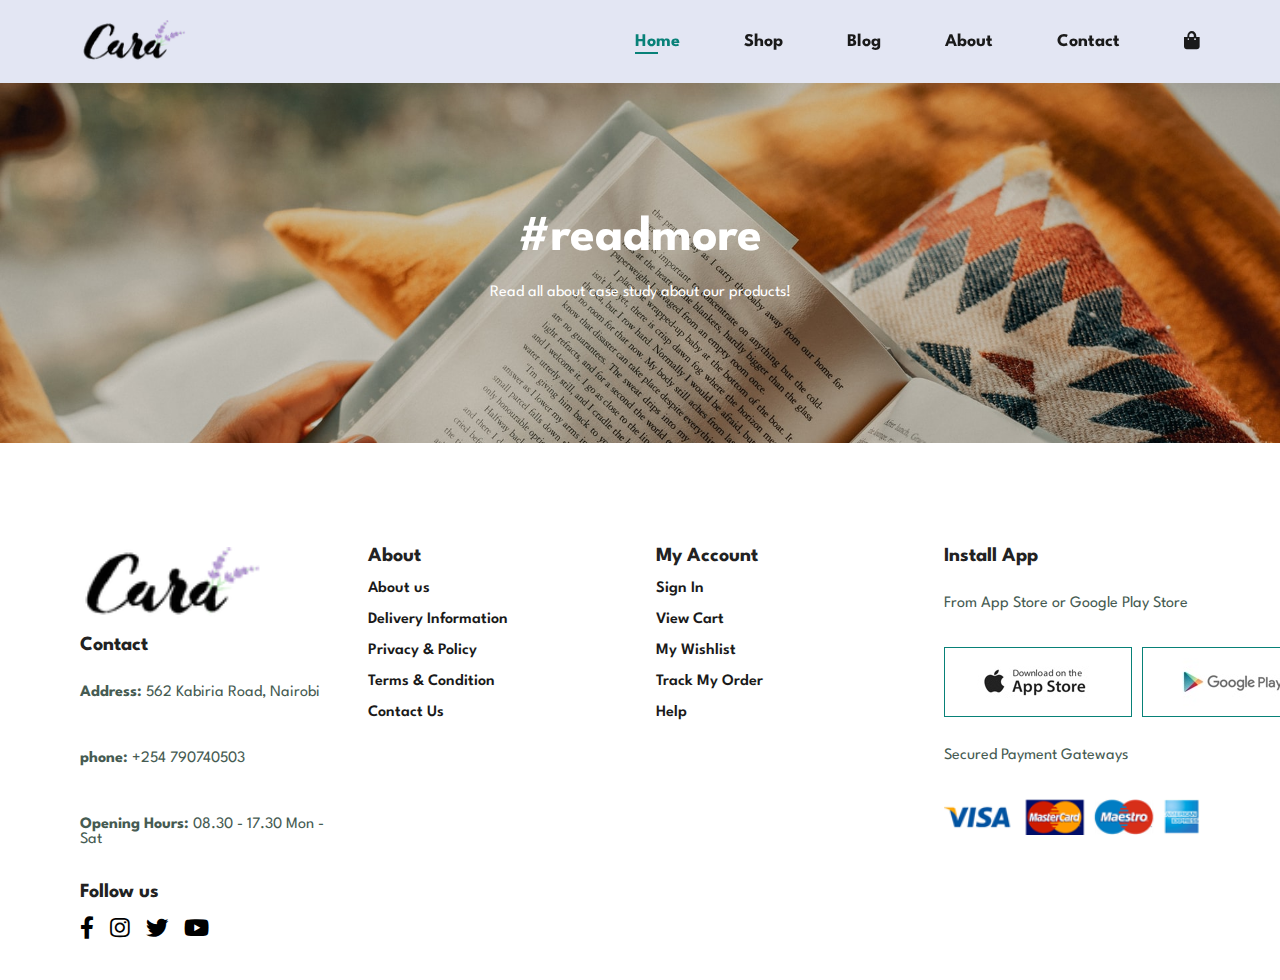
==== blog.html @ b459b770 "Initial commit" ====
<!DOCTYPE html>
<html lang="en">

    <head>
        <meta charset="UTF-8">
        <meta http-equiv="X-UA-Compatible" content="IE=edge">
        <meta name="viewport" content="width=device-width, initial-scale=1.0">
        <title>Ecommerce Project</title>
        <link rel="stylesheet" href="https://pro.fontawesome.com/releases/v5.10.0/css/all.css" />

        <link rel="stylesheet" href="style.css">

    </head>

    <body>

        <!-- navigation bar -->

        <nav class="heading">
                <div class="logo">
                    <a href="index.html"><img src="./img/logo.png" alt="logo"></a>
                </div>
                <ul class="nav-menu">
                    <li><a class="active" href="index.html">Home</a></li>
                    <li><a href="shop.html">Shop</a></li>
                    <li><a href="blog.html">Blog</a></li>
                    <li><a href="about.html">About</a></li>
                    <li><a href="contact.html">Contact</a></li>
                    <li><a href="cart.html" class="cart"><i class="fa fa-shopping-bag"></i></a></li>
                    <div class="close"><i class="fa fa-times"></i></div>
                </ul>

                <div class="mobile">
                    <div class="cart-mobile"><i class="fa fa-shopping-bag"></i></div>
                    <div class="bar"><i class="fa fa-bars"></i></div>
                </div>
            
        </nav>

        <!-- blog banner -->

        <div class="blog-banner">
                <h1>#readmore</h1>
                <p>Read all about case study about our products!</p>
        </div>

        
         <!-- footer -->

         <footer class="section-p1">
            <div class="col">
                <img src="./img/logo.png" alt="logo" class="footer-logo">
                <h4>Contact</h4>
                <p><strong>Address:</strong> 562 Kabiria Road, Nairobi</p>
                <p><strong>phone:</strong> +254 790740503</p>
                <p><strong>Opening Hours:</strong> 08.30 - 17.30 Mon  - Sat</p>

                <div class="follow">
                    <h4>Follow us</h4>
                    <div class="icons">
                        <i class="fab fa-facebook-f"></i>
                        <i class="fab fa-instagram"></i>
                        <i class="fab fa-twitter"></i>
                        <i class="fab fa-youtube"></i>
                    </div>
                </div>
            </div>

            <div class="col">
                <h4>About</h4>
                <a href="index.html">About us</a>
                <a href="#">Delivery Information</a>
                <a href="#">Privacy & Policy</a>
                <a href="#">Terms & Condition</a>
                <a href="contact.html">Contact Us</a>
            </div>

            <div class="col">
                <h4>My Account</h4>
                <a href="#">Sign In</a>
                <a href="#">View Cart</a>
                <a href="#">My Wishlist</a>
                <a href="#">Track My Order</a>
                <a href="contact.html">Help</a>
            </div>

            <div class="col install">
                <h4>Install App</h4>
                <p>From App Store or Google Play Store</p>
                <div class="row">
                    <img src="./img/pay/app.jpg" alt="app">
                    <img src="./img/pay/play.jpg" alt="play app">
                </div>

                <p>Secured Payment Gateways</p>
                <img src="./img/pay/pay.png" alt="pay app">

            </div>

            
         </footer>


        <script src="script.js"></script>
    </body>

</html>
---- style.css ----
@import url("https://fonts.googleapis.com/css2?family=Spartan:wght@100;200;300;400;500;600;700;800;900&display=swap");
* {
  margin: 0;
  padding: 0;
  box-sizing: border-box;
  font-family: "Spartan", sans-serif;
  border: none;
  outline: none;
  list-style: none;
  text-decoration: none;
}

html {
  scroll-behavior: smooth;
}

/* Global Styles */

h1 {
  font-size: 50px;
  line-height: 64px;
  color: #222;
}

h2 {
  font-size: 46px;
  line-height: 54px;
  color: #222;
}

h4 {
  font-size: 20px;
  color: #222;
}

h6 {
  font-weight: 700;
  font-size: 12px;
}

img{
  display: block;
  width: 100%;
  object-fit: cover;
}

p {
  font-size: 16px;
  color: #465b52;
  margin: 15px 0 20px 0;
}

.section-p1 {
  padding: 40px 80px;
}

.section-m1 {
  margin: 40px 0;
}

body {
  width: 100%;
}

.btn.normal{
  font-size: 14px;
  font-weight: 600;
  padding: 15px 30px;
  color: #000;
  background: #fff;
  border-radius: 4px;
  cursor: pointer;
  border: none;
  outline: none;
  transition: all .4s ease;
}

.btn.white{
  font-size: 13px;
  font-weight: 600;
  padding: 11px 18px;
  color: #fff;
  background: transparent;
  border-radius: 4px;
  cursor: pointer;
  border: 1px solid #fff;
  outline: none;
  transition: all .4s ease;
}

.btn.white:hover{
  background: #088178;
  border: 1px solid #088178;
}

.btn.normal:hover{
  background-color: #088178;
  color: #fff;
}


/* navigation bar */

.heading{
  display: flex;
  align-items: center;
  justify-content: space-between;
  top: 0;
  position: sticky;
  padding: 20px 80px;
  background: #e3e6f3;
  box-shadow: 0 5px 15px rgba(0, 0, 0, 0.06);
  z-index: 999;
}

.nav-menu{
  display: flex;
  align-items: center;
  gap: 4rem;

}

.nav-menu li a{
  position: relative;
}

.nav-menu li a{
  font-weight: 700;
  font-size: 18px;
  color: #1a1a1a;
  transition: all .4s ease;
}

.nav-menu li a.active::after,
.nav-menu li a:hover::after{
  content: "";
  width: 50%;
  height: 2px;
  position: absolute;
  bottom: -4px;
  background: #088178;
  left: 0;
}

.nav-menu li a:hover,
.nav-menu li a.active{
  color: #088178;
}

.logo img{
  width: 150px;
}

.mobile{
  display: flex;
  gap: 18px;
  font-size: 24px;
  display: none;
}
.close{
  display: none;
}

/* home */
.homepage{
  background: url(./img/hero4.png);
  width: 100%;
  height: 90vh;
  background-position: top 25%, right 0;
  background-size: cover;
  display: flex;
  flex-direction: column;
  justify-content: center;
  align-items: flex-start;
  padding: 0px 80px;
}

.home-content h4{
  margin-bottom: 1rem;
}

.home-content span h1{
  color: #088178;
}

button{
  background: url(./img/button.png);
  padding: 14px 80px 14px 65px;

}

button .home-btn{
  font-size: 16px;
  font-weight: 700;
  color: #088178;
}

/* hero */

.hero{
  display: grid;
  grid-template-columns: repeat(6, 1fr);
  gap: 2rem;

}

.hero-box{
  width: 180px;
  text-align: center;
  padding: 25px 15px;
  box-shadow: 20px 20px 34px rgba(0, 0, 0, 0.03);
  border: 1px solid #cce7de;
  border-radius: 4px;
  margin: 15px 0;
  transition: all .5s ease;
}
.hero-box:hover{
  box-shadow: 10px 10px 54px rgba(70, 62, 221, 0.5);

}


.hero-box h5{
  margin-top: 20px;
  display: inline-block;
  line-height: 1;
  border-radius: 4px;
  color: #088178;
  padding: 9px 8px 6px 8px;
  background: #fddde4;
}

.hero-box:nth-child(2) h5{
  background: #d1e882;
}

.hero-box:nth-child(3) h5{
  background: #cdebbc;
}

.hero-box:nth-child(4) h5{
  background: #cdd4f8;
}

.hero-box:nth-child(5) h5{
  background: #f6db26;
}

.hero-box:nth-child(2) h5{
  background: #fff2e5;
}

/* features product */

.features h1,
.features p{
  text-align: center;
}

.feature-container{
  display: grid;
  grid-template-columns: repeat(4, 1fr);
  gap: 2rem;
}

.feature{
  padding: 12px 15px;
  border-radius: 10px;
  border: 1px solid #cce7de;
  box-shadow: 20px 20px 30px rgba(0, 0, 0, 0.03);
  cursor: pointer;
  transition: all .4s ease;
  position: relative;
}

.feature-img img{
  border-radius: 10px;
}
.feature:hover{
  box-shadow: 20px 20px 30px rgba(0, 0, 0, 0.09);

}

.feature-content{
  margin-top: 1.5rem;
}

.feature-content h5{
  margin: 6px 0 8px;
}

.coin{
  margin-top: 6px;
}

.star{
  color: #f6db26;
  font-size: 14px;
}

.feature .cart-bag{
  border-radius: 50%;
  color: #088178;
  background: #e8f6e9;
  width: 40px;
  height: 40px;
  font-size: 20px;
  position: absolute;
  right: 12px;
  bottom: 20px;
  display: grid;
  place-items: center;
  transition: all .4s ease;
}

.feature .cart-bag:hover{
  background: rgba(0, 0, 0, 0.09);

}

/* banner */

.banner-home{
  display: flex;
  flex-direction: column;
  align-items: center;
  justify-content: center;
  width: 100%;
  text-align: center;
  height: 40vh;
  background: url(./img/banner/b2.jpg);
  background-position: center;
  background-size: cover;
}

.banner-home h1,
.banner-home h4{
  color: #fff;
}

.banner-home h1{
  padding: 1rem 1.9rem;
}

.banner-home h1 span{
  color: #ef3636;
}

/* banner box */

.banner-box{
  display: grid;
  grid-template-columns: 1fr 1fr;
  gap: 2rem;
}

.small-banner{
  display: flex;
  flex-direction: column;
  align-items: flex-start;
  justify-content: center;
  width: 100%;
  height: 50vh;
  background: url(./img/banner/b17.jpg);
  background-position: center;
  background-size: cover;
  padding: 30px;
}

.banner-2{
  background: url(./img/banner/b10.jpg);
  background-size: cover;
  background-position: center;

}

.small-banner h4{
  color: #fff;
  font-size: 20px;
  font-weight: 300;
}


.small-banner h2{
  color: #fff;
  font-size: 28px;
  font-weight: 800;
}


.small-banner p{
  color: #fff;
  font-size: 14px;
  font-weight: 500;
  padding-bottom: 15px;
}

/* banner boxes */

.box-container{
  display: flex;
  flex-direction: column;
  align-items: flex-start;
  justify-content: center;
  width: 100%;
  height: 30vh;
  background: url(./img/banner/b7.jpg);
  background-position: center;
  background-size: cover;
  padding: 20px;
  margin-bottom: 30px;
}

.box-container h2{
  color: #fff;
  font-weight: 900;
  font-size: 22px;
}

.box-container h4{
  color: #fff;
  font-weight: 500;
  font-size: 18px;
}


.box-2{
  background: url(./img/banner/b16.jpg);
  background-size: cover;
  background-position: center;

}
.box-3{
  background: url(./img/banner/b4.jpg);
  background-size: cover;
  background-position: center;

}

.container-boxes{
  display: grid;
  grid-template-columns: repeat(3, 1fr);
  gap: 2rem;
}

/* newsletter */

.newsletter{
  background-image: url("./img/banner/b14.png");
  background-position: 20% 30%;
  background-color: #041e42;

}

.newsletter .news{
  display: flex;
  align-items: center;
  justify-content: space-between;
}

.newsletter .news h2{
  font-weight: 700;
  color: #fff;
}


.newsletter .news p{
  font-size: 16px;
  font-weight: 600;
  color: #fff;
}

.newsletter .news p span{
  color: #ffbd27;
}

.newsletter input{
  height: 3rem;
  padding: 0rem 1rem;
  font-size: 14px;
  width: 100%;
  border: 1px solid transparent;
  border-radius: 4px;
  border-top-right-radius: 0;
  border-bottom-right-radius: 0;
  outline: none;
}

.newsletter .normal{
  font-size: 14px;
  font-weight: 600;
  display: block;
  display: grid;
  place-content: center;
  padding: 9px 35px;
  color: #fff;
  background: #088178;
  border-radius: 4px;
  cursor: pointer;
  border: none;
  outline: none;
  border-top-left-radius: 0;
  border-bottom-left-radius: 0;
  transition: all .4s ease;
}


.newsletter .form{
  display: flex;
}

/* footer */

footer{
  display: grid;
  grid-template-columns: repeat(4, 1fr);
  gap: 2rem;
  margin-top: 4rem;
}

.col{
  display: flex;
  flex-direction: column;
  gap: 1rem;
}

.col a{
  font-size: 1rem;
  font-weight: 600;
  color: #1a1a1a;
  transition: all .4s ease;
}

.col a:hover{
  color: #088178;
  text-decoration: underline;
}


.icons{
  margin-top: 1rem;
}

.icons i{
  margin-right: 12px;
  font-size: 1.4rem;
  cursor: pointer;
  transition: .4 ease;
}

.icons i:hover{
  transform: scale(1.3);
}

.install .row{
  display: flex;
  gap: .6rem;
}

.row img{
  border: 1px solid #088178;
  padding: 10px 8px;
  cursor: pointer;
}


/*==========  shop  ========== */

/* shop banner */

.shop-banner{
  width: 100%;
  height: 40vh;
  background: url(./img/banner/b1.jpg);
  display: flex;
  flex-direction: column;
  padding: 14px;
  align-items: center;
  justify-content: center;
  background-size: cover;
}

.shop-banner h1,
.shop-banner p{
  color: #fff;
}


/* pagination */
.pagination{
  text-align: center;
  margin-top: 30px;
}

.pagination a{
  background: #088178;
  padding: 15px 20px;
  border-radius: 4px;
  color: #fff;
  font-weight: 600;
}
/*==========  product detail  ========== */

.product-detail{
  display: grid;
  grid-template-columns: 40% 60%;
  gap: 5rem;
  margin-top: 20px;

}

.product-detail .single-image{
  width: 100%;
  margin-right: 50px;
}

.small-img-group{
  display: flex;
  justify-content: space-between;
}

.small-img{
  margin-top: 10px;
  flex-basis: 24%;
  cursor: pointer;
}

.product-detail .single-details{
  width: 60%;
  padding-top: 30px;
}

.product-detail .single-details h4{
  padding: 40px 0px 20px 0px;
}

.product-detail .single-details h2{
  font-size: 26px;
}

.product-detail .single-details select{
  display: block;
  padding: 5px 10px;
  margin-bottom: 10px;
  border: 1px solid #088178;

}

.flex-cart{
  display: flex;
}

.product-detail .single-details input{
  width: 50px;
  height: 47px;
  padding-left: 10px;
  font-size: 16px;
  margin-right: 10px;
  border: 1px solid #088178;
}

.product-detail .single-details .normal{
  border: 1px solid #088178;
  
}

.product-detail .single-details input:focus{
  outline: none;
}

.product-detail .single-details p{
  line-height: 25px;
}

/*==========  blog  ========== */

/* blog banner */

.blog-banner{
  width: 100%;
  height: 40vh;
  background: url(./img/banner/b19.jpg);
  display: flex;
  flex-direction: column;
  padding: 14px;
  align-items: center;
  justify-content: center;
  background-size: cover;
}

.blog-banner h1,
.blog-banner p{
  color: #fff;
}

/* responsives in tablet */


@media screen and (max-width: 1024px) {
  h1{
      font-size: 2.2rem;
  }
  h2{
      font-size: 1.7rem;
  }
  h3{
      font-size: 1.4rem;
  }
  h4{
      font-size: 1.2rem;
  }

  h5{
    font-size: 1rem;
  }

  /* navbar */

  .heading{
    padding: 10px 30px;
  }

  .nav-menu{
    flex-direction: column;
    align-items: flex-start;
    justify-content: flex-start;
    position: fixed;
    width: 300px;
    height: 80vh;
    top: 0;
    right: -300px;
    background-color: #e3e6f3;
    box-shadow: 0 40px 60px rgba(0, 0, 0, 0.1);
    padding: 80px 0px 0px 10px;
    transition: .4s ease;
  }

  .nav-menu.active{
    right: 0px;
  }

  .cart{
    display: none;
  }

  .mobile{
    display: block;
    display: flex;
  }

  .close{
    position: absolute;
    right: 30px;
    top: 30px;
    font-size: 24px;
    color: #222;
    display: initial;
  }

  /* homepage */
  .homepage{
    background-position: top 30% right 30%;
    padding: 0px 80px;
    height: 70vh;
  }

  /* hero */

  .hero{
    grid-template-columns: repeat(3, 1fr);
    gap: 1rem;
    align-items: center;
    justify-content: center;
  }

  .feature-container{
    grid-template-columns: repeat(2, 1fr);
    gap: 1rem;
  }
/* banner  */
  .banner-home{
    height: 20%;
    padding: 20px;
    width: 100%;
  }

  .banner-box{
    display: flex;
    flex-direction: column;
    grid-area: 1rem;
  }

  /* container boxes */

  .container-boxes{
    grid-template-columns: repeat(2, 1fr);
  }

  /* newsletter */
  .newsletter{
    height: 35vh;
    padding: 2rem;
  }
  .newsletter .news{
    display: flex;
    flex-direction: column;
  }

  /* footer */

  footer{
    grid-template-columns: repeat(3, 1fr);
    gap: 3rem;
  }

  .install{
    margin-top: 1rem;
  }

  /* product page */

  .product-detail{
    display: flex;
    flex-direction: column;
    align-items: center;
    justify-content: center;
  }
 
}


/* phone responsive */

@media screen and (max-width: 600px){

h1{
    font-size: 2rem;
}
h2{
    font-size: 1.4rem;
}
h3{
    font-size: 1.2rem;
}
h4{
    font-size: 1rem;
}

h5{
  font-size: .8rem;
}
 .heading{
  padding: 10px 20px;
 }

 .homepage{
  background-position: 55%;
  padding: 0px 30px;
}

 .hero{
  grid-template-columns: repeat(2, 1fr);
  gap: 1rem;
  align-items: center;
  justify-content: center;
}

.feature-container{
  grid-template-columns: repeat(1, 1fr);
  gap: 1rem;
}

.container-boxes{
  grid-template-columns: repeat(1, 1fr);
}

footer{
  grid-template-columns: repeat(1, 1fr);
  gap: 2rem;
}

}

/* smallest device */

@media screen and (max-width: 477px){
  .heading{
    padding: 10px 10px;
   }

   .install .row{
    display: flex;
    flex-direction: column;
   }

   .hero{
    grid-template-columns: 1fr;
   }

}
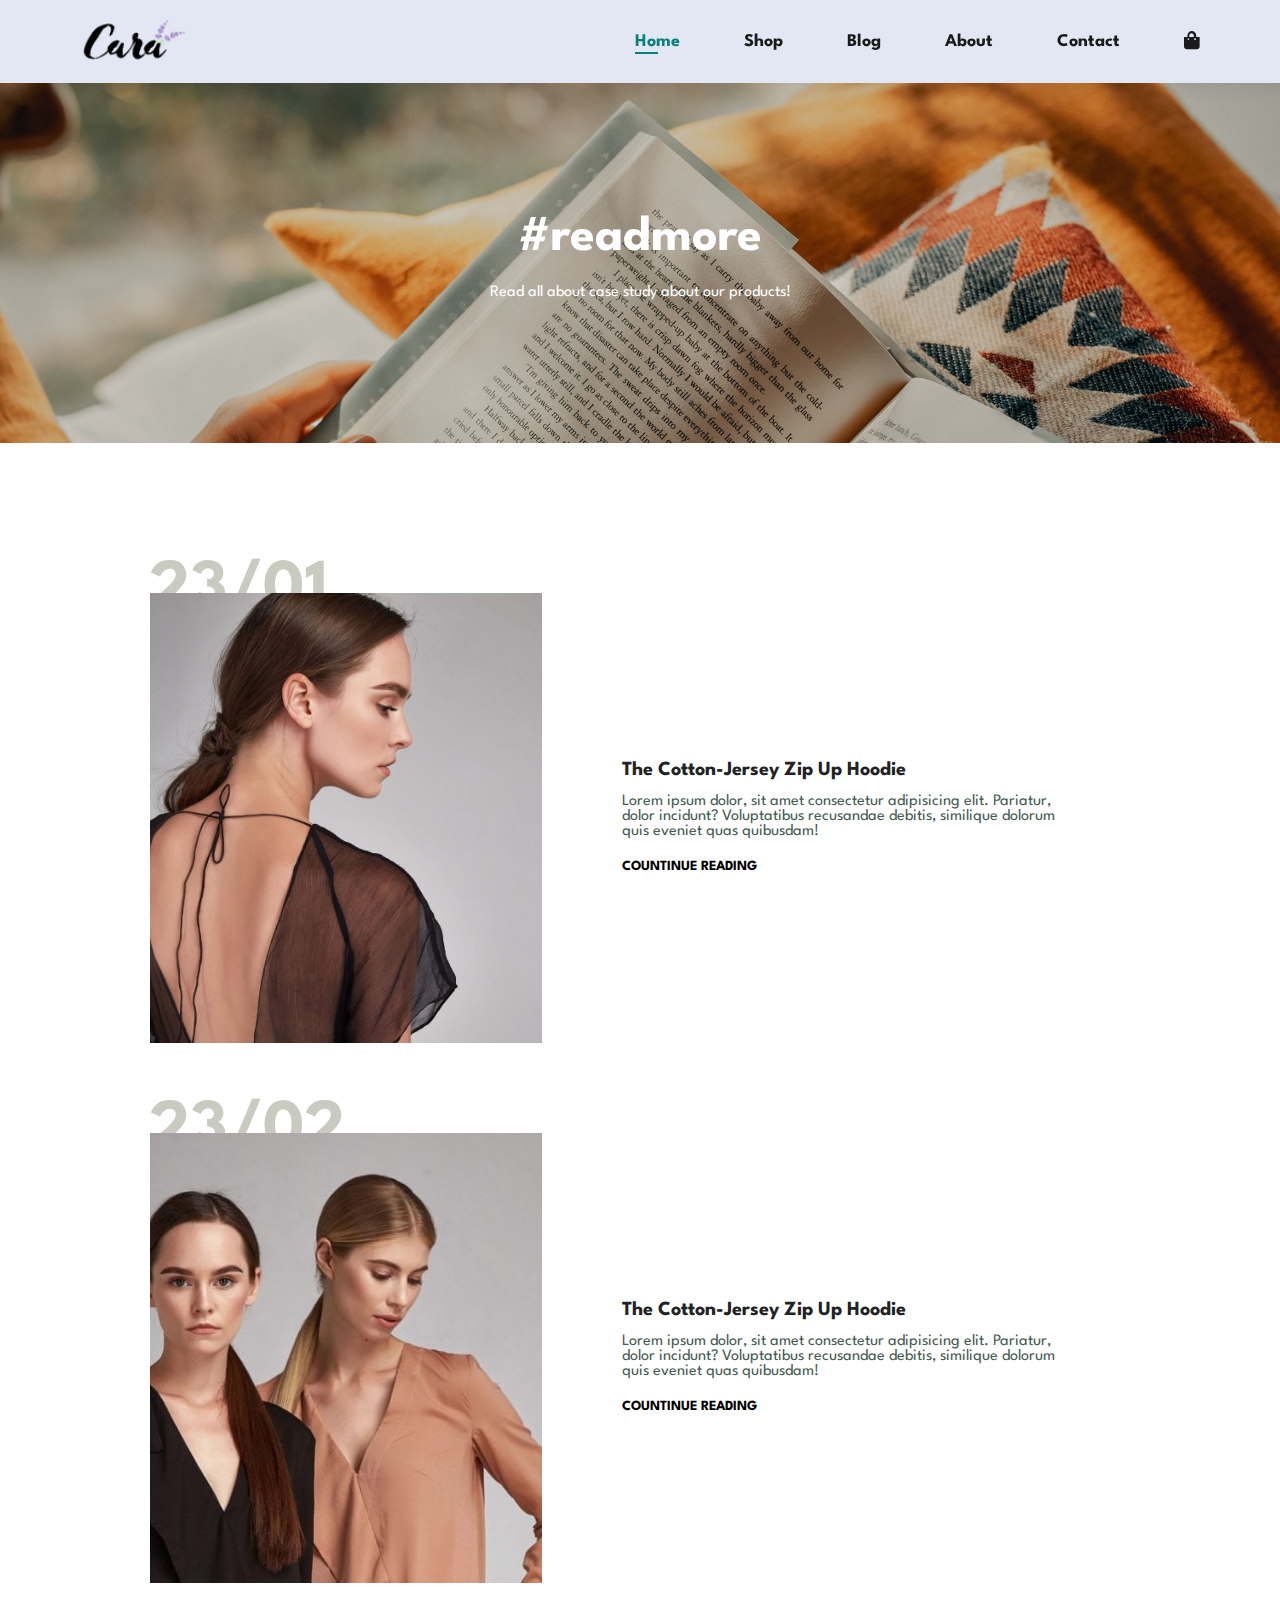
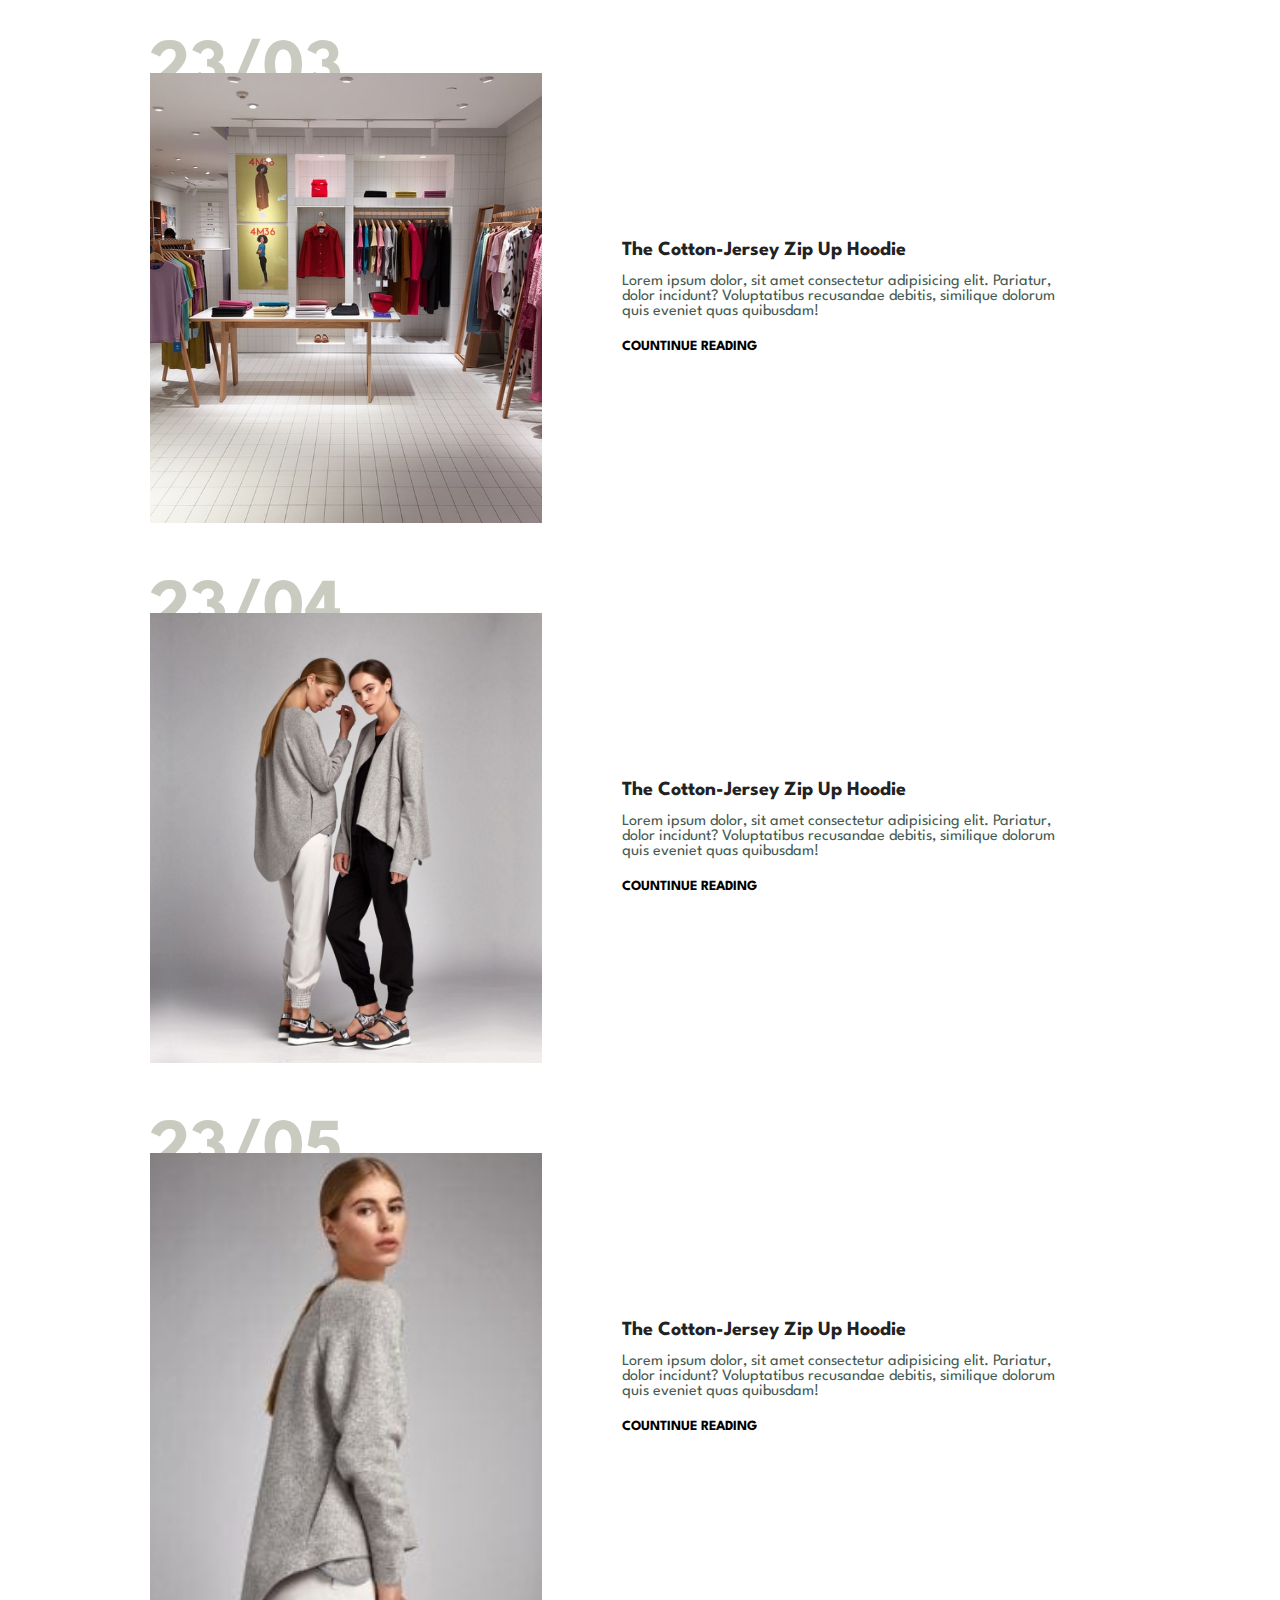
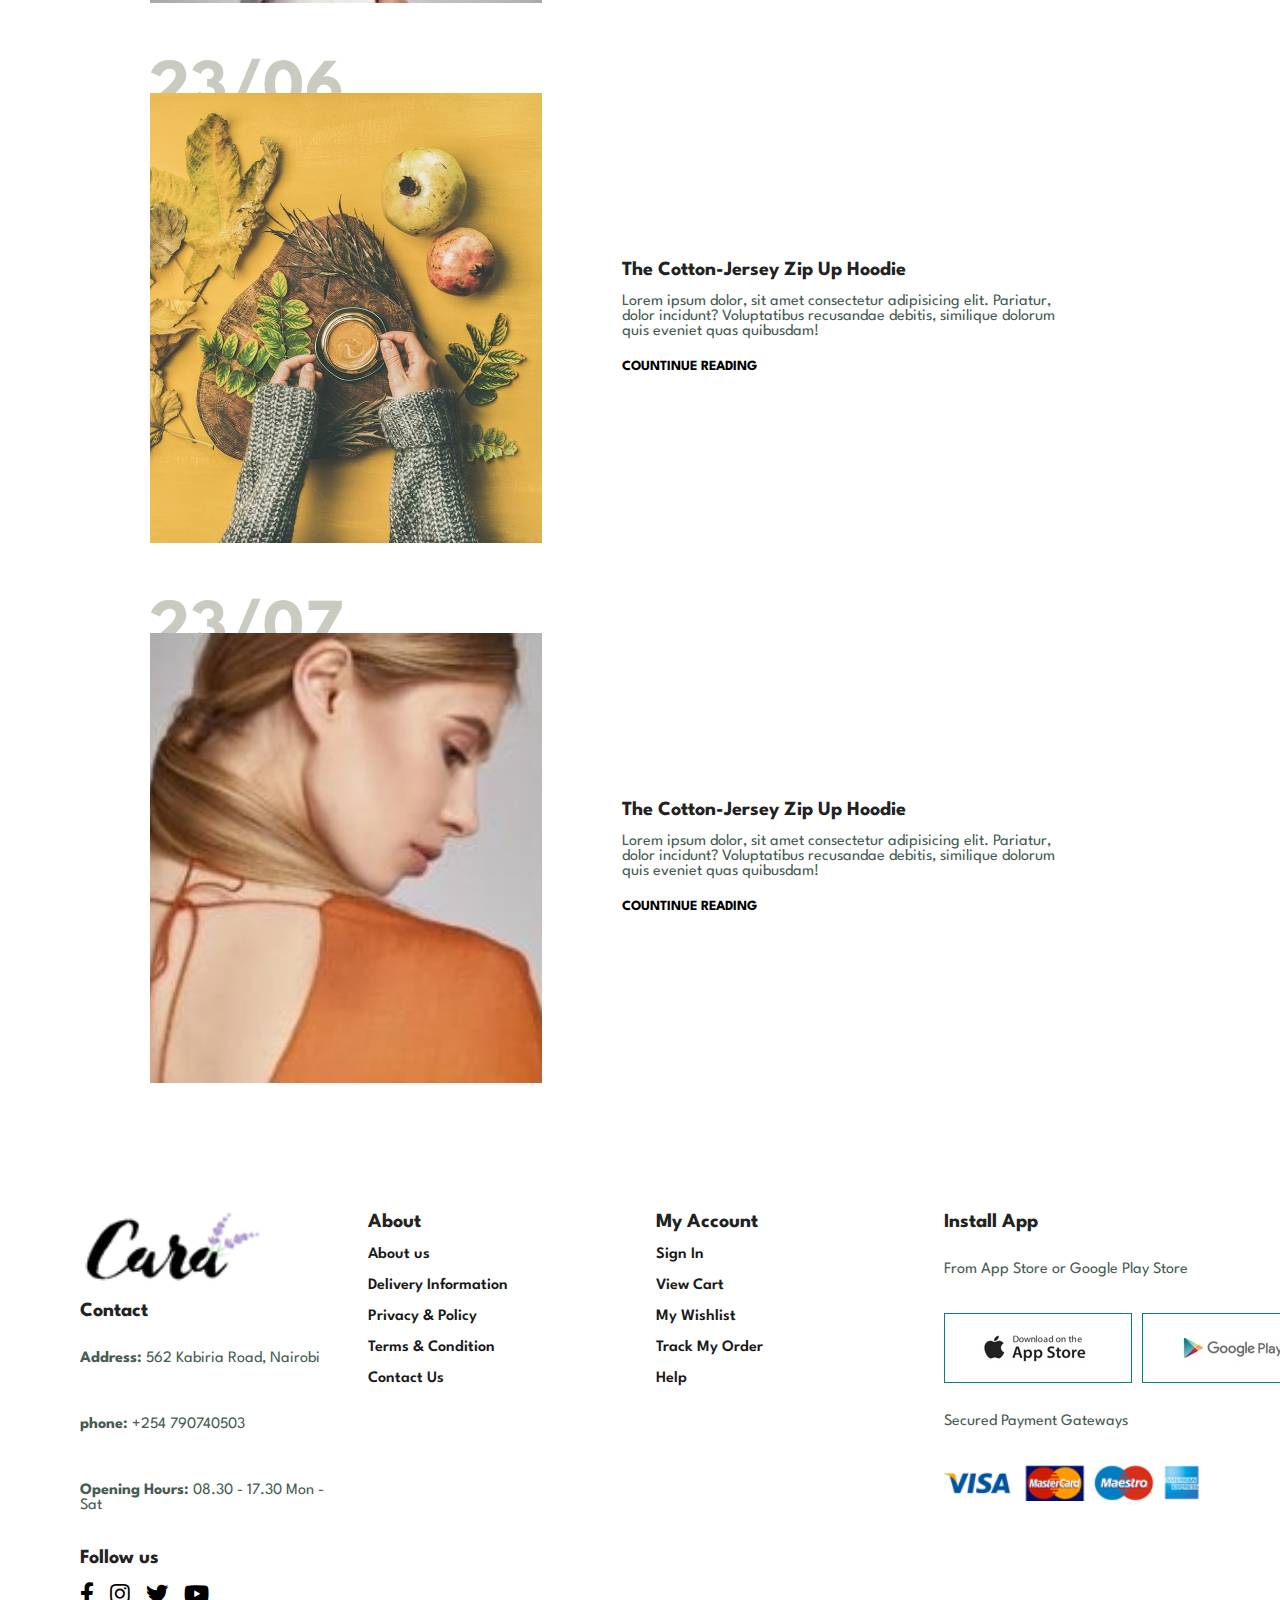
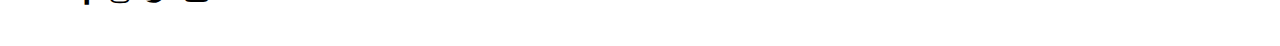
==== commit cab2ff2b: "blog responsive" ====
--- a/blog.html
+++ b/blog.html
@@ -43,6 +43,94 @@
                 <h1>#readmore</h1>
                 <p>Read all about case study about our products!</p>
         </div>
+
+        <!-- blog -->
+
+        <section class="blog">
+            <article class="blog-box">
+                <div class="blog-img">
+                    <img src="./img/blog/b1.jpg" alt="blog-image">
+                </div>
+                <div class="blog-desc">
+                    <h4>The Cotton-Jersey Zip Up Hoodie</h4>
+                    <p>Lorem ipsum dolor, sit amet consectetur adipisicing elit. Pariatur, dolor incidunt? Voluptatibus recusandae debitis, similique dolorum quis eveniet quas quibusdam!</p>
+                    <a href="#">COUNTINUE READING</a>
+                </div>
+                <h2>23/01</h2>
+            </article>
+
+            <article class="blog-box">
+                <div class="blog-img">
+                    <img src="./img/blog/b2.jpg" alt="blog-image">
+                </div>
+                <div class="blog-desc">
+                    <h4>The Cotton-Jersey Zip Up Hoodie</h4>
+                    <p>Lorem ipsum dolor, sit amet consectetur adipisicing elit. Pariatur, dolor incidunt? Voluptatibus recusandae debitis, similique dolorum quis eveniet quas quibusdam!</p>
+                    <a href="#">COUNTINUE READING</a>
+                </div>
+                <h2>23/02</h2>
+            </article>
+
+            <article class="blog-box">
+                <div class="blog-img">
+                    <img src="./img/blog/b3.jpg" alt="blog-image">
+                </div>
+                <div class="blog-desc">
+                    <h4>The Cotton-Jersey Zip Up Hoodie</h4>
+                    <p>Lorem ipsum dolor, sit amet consectetur adipisicing elit. Pariatur, dolor incidunt? Voluptatibus recusandae debitis, similique dolorum quis eveniet quas quibusdam!</p>
+                    <a href="#">COUNTINUE READING</a>
+                </div>
+                <h2>23/03</h2>
+            </article>
+
+            <article class="blog-box">
+                <div class="blog-img">
+                    <img src="./img/blog/b4.jpg" alt="blog-image">
+                </div>
+                <div class="blog-desc">
+                    <h4>The Cotton-Jersey Zip Up Hoodie</h4>
+                    <p>Lorem ipsum dolor, sit amet consectetur adipisicing elit. Pariatur, dolor incidunt? Voluptatibus recusandae debitis, similique dolorum quis eveniet quas quibusdam!</p>
+                    <a href="#">COUNTINUE READING</a>
+                </div>
+                <h2>23/04</h2>
+            </article>
+
+            <article class="blog-box">
+                <div class="blog-img">
+                    <img src="./img/blog/b5.jpg" alt="blog-image">
+                </div>
+                <div class="blog-desc">
+                    <h4>The Cotton-Jersey Zip Up Hoodie</h4>
+                    <p>Lorem ipsum dolor, sit amet consectetur adipisicing elit. Pariatur, dolor incidunt? Voluptatibus recusandae debitis, similique dolorum quis eveniet quas quibusdam!</p>
+                    <a href="#">COUNTINUE READING</a>
+                </div>
+                <h2>23/05</h2>
+            </article>
+
+            <article class="blog-box">
+                <div class="blog-img">
+                    <img src="./img/blog/b6.jpg" alt="blog-image">
+                </div>
+                <div class="blog-desc">
+                    <h4>The Cotton-Jersey Zip Up Hoodie</h4>
+                    <p>Lorem ipsum dolor, sit amet consectetur adipisicing elit. Pariatur, dolor incidunt? Voluptatibus recusandae debitis, similique dolorum quis eveniet quas quibusdam!</p>
+                    <a href="#">COUNTINUE READING</a>
+                </div>
+                <h2>23/06</h2>
+            </article>
+
+            <article class="blog-box">
+                <div class="blog-img">
+                    <img src="./img/blog/b7.jpg" alt="blog-image">
+                </div>
+                <div class="blog-desc">
+                    <h4>The Cotton-Jersey Zip Up Hoodie</h4>
+                    <p>Lorem ipsum dolor, sit amet consectetur adipisicing elit. Pariatur, dolor incidunt? Voluptatibus recusandae debitis, similique dolorum quis eveniet quas quibusdam!</p>
+                    <a href="#">COUNTINUE READING</a>
+                </div>
+                <h2>23/07</h2>
+            </article>
+        </section>
 
         
          <!-- footer -->
--- a/style.css
+++ b/style.css
@@ -693,6 +693,45 @@
   color: #fff;
 }
 
+.blog{
+  padding: 150px 150px 0 150px;
+}
+
+.blog-box{
+  display: grid;
+  align-items: center;
+  grid-template-columns: 40% 45%;
+  gap: 5rem;
+  margin-bottom: 90px;
+  position: relative;
+}
+
+.blog-img img{
+  height: 50vh;
+  background-position: center;
+}
+
+.blog-desc a{
+  font-weight: 700;
+  font-size: 14px;
+  color: #000;
+  transition: all .2s ease-out;
+}
+
+.blog-desc a:hover{
+  color: #088178;
+}
+
+.blog-box h2{
+  position: absolute;
+  top: -30px;
+  left: 0;
+  font-size: 70px;
+  font-weight: 700;
+  color: #c9cbc0;
+  z-index: -10;
+}
+
 /* responsives in tablet */
 
 
@@ -825,6 +864,14 @@
     align-items: center;
     justify-content: center;
   }
+
+  /* blog */
+
+  .blog-box{
+    display: flex;
+    flex-direction: column;
+    align-items: flex-start;
+  }
  
 }
 
@@ -879,6 +926,14 @@
   gap: 2rem;
 }
 
+.blog-box{
+  align-items: center;
+}
+
+.blog-box h2{
+  font-size: 55px;
+}
+
 }
 
 /* smallest device */
@@ -897,4 +952,8 @@
     grid-template-columns: 1fr;
    }
 
-}
+   .blog-box h2{
+    font-size: 24px;
+  }
+
+}
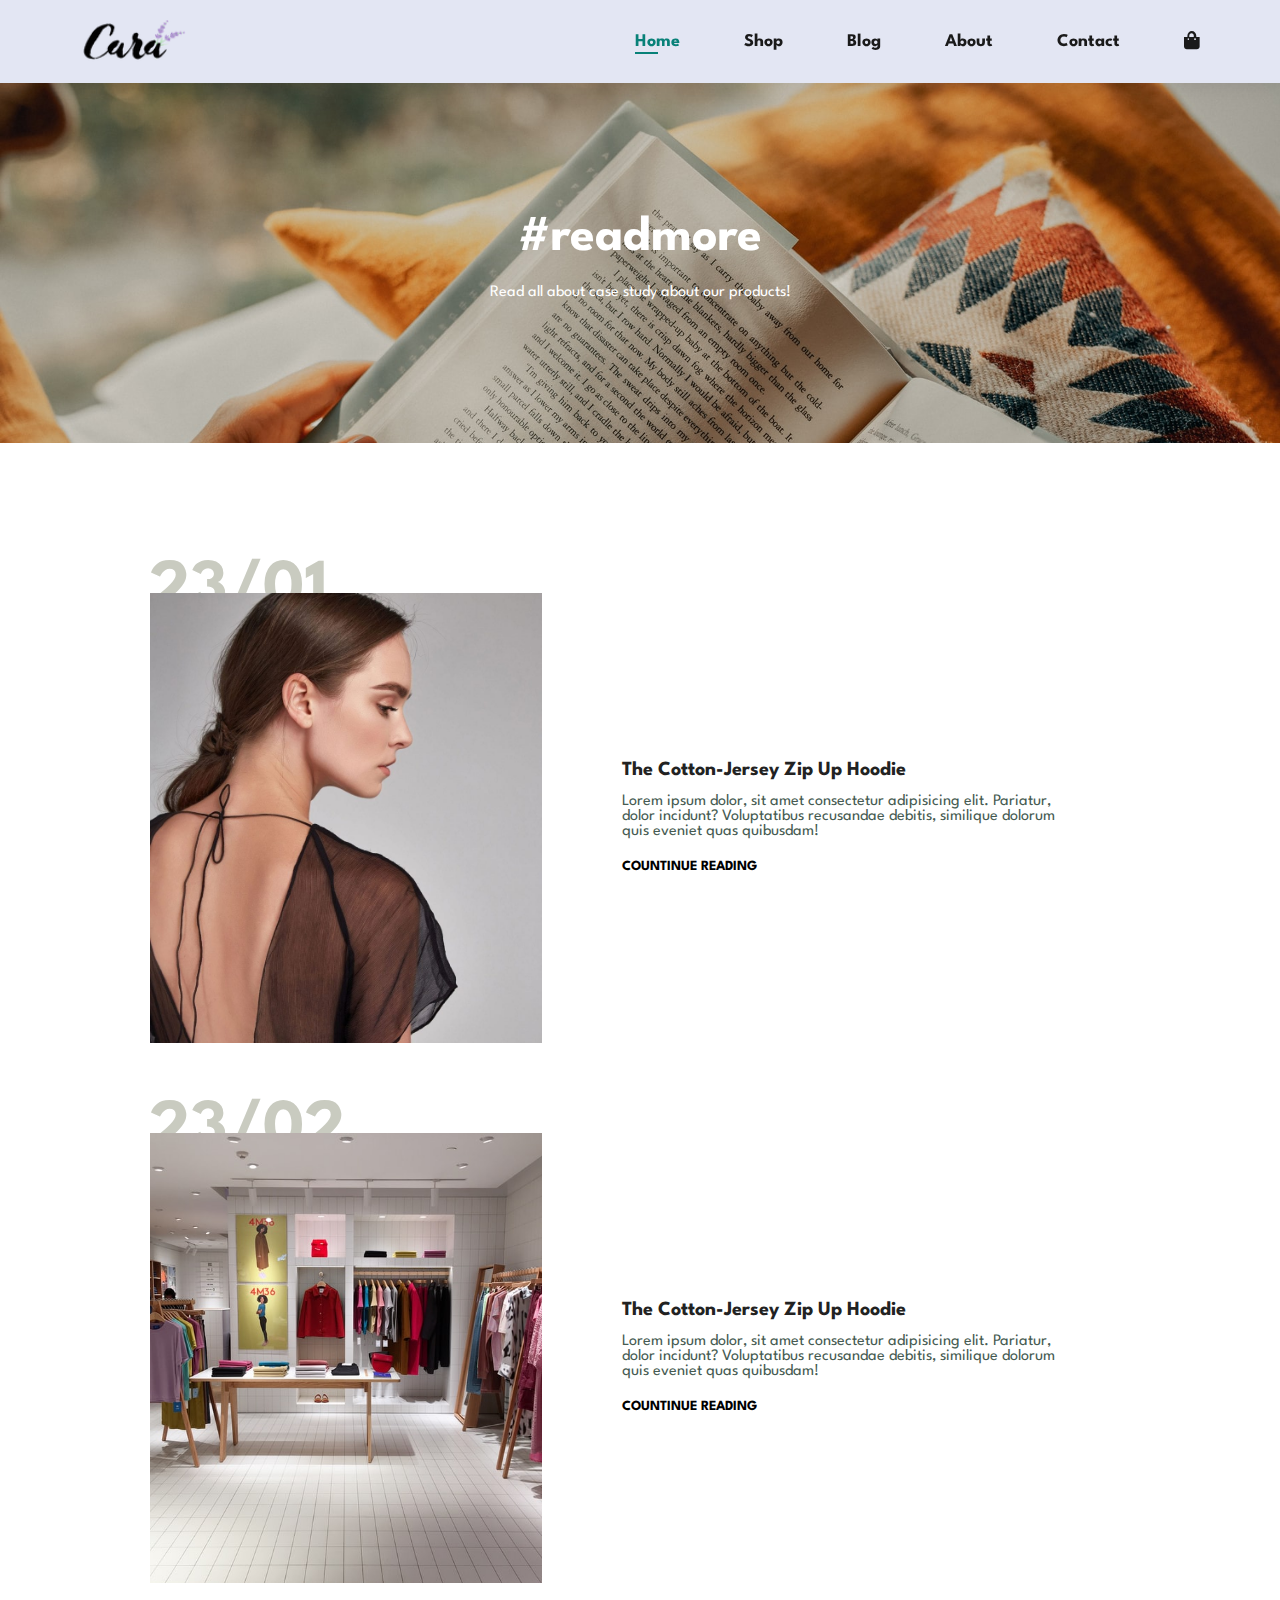
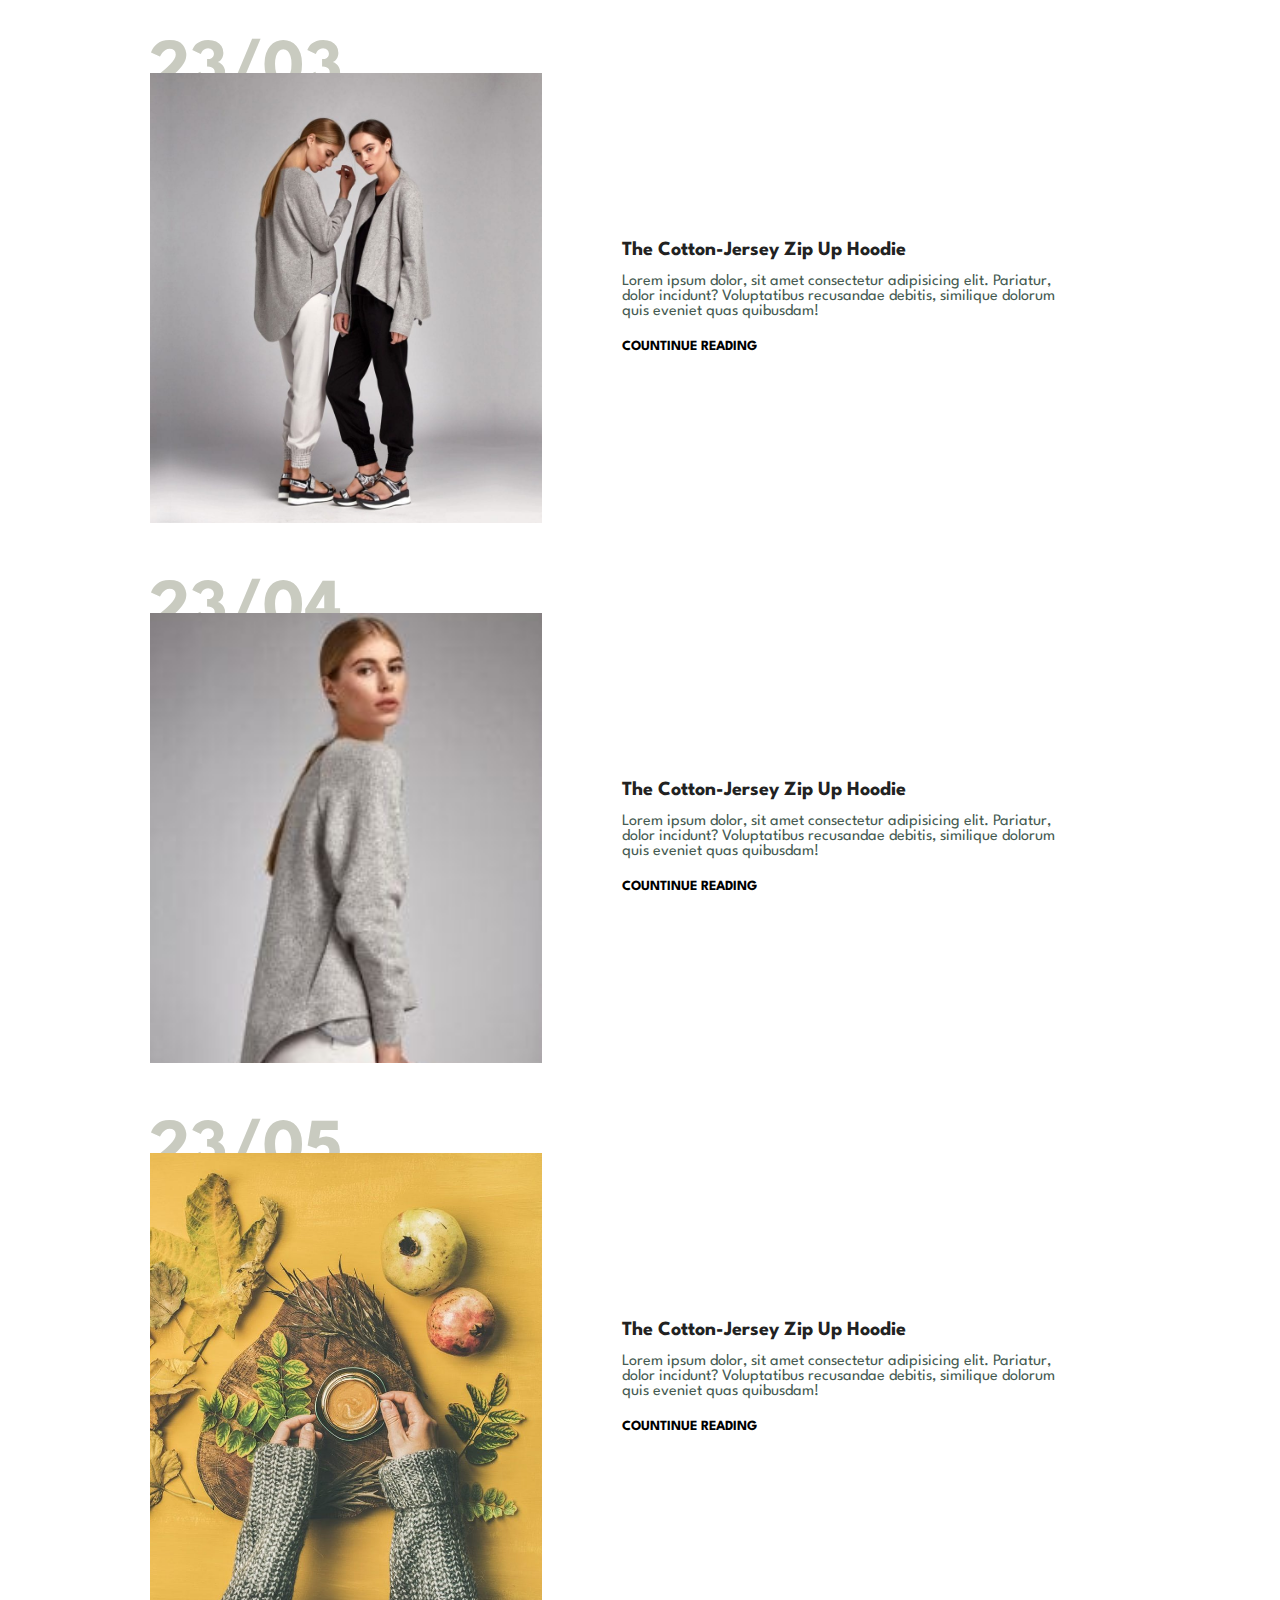
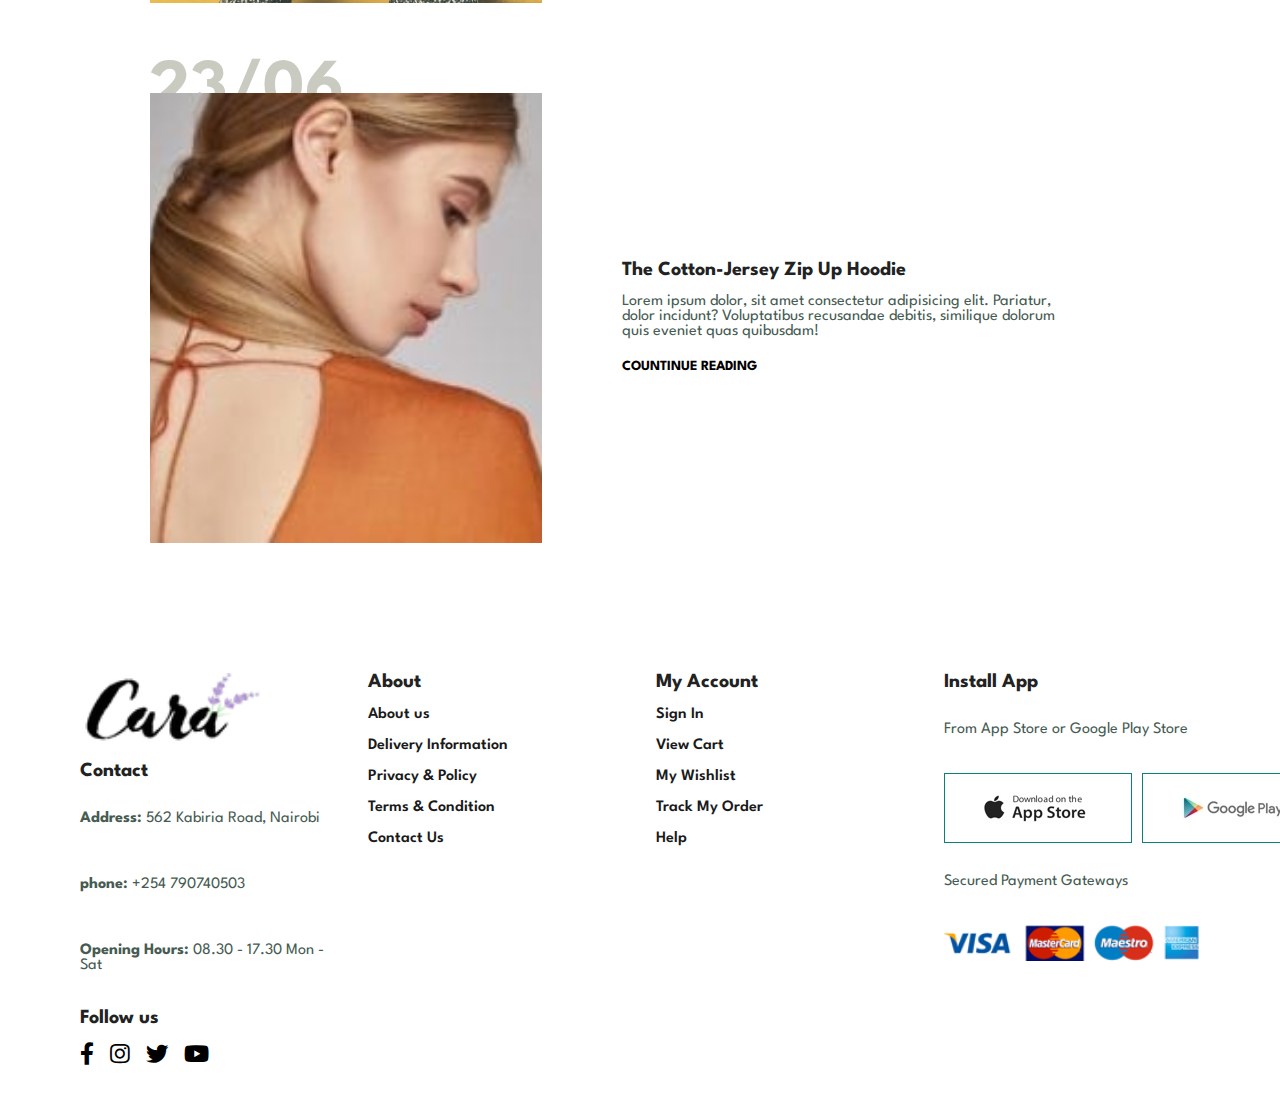
==== commit 43183b7d: "Update blog.html" ====
--- a/blog.html
+++ b/blog.html
@@ -59,9 +59,10 @@
                 <h2>23/01</h2>
             </article>
 
+
             <article class="blog-box">
                 <div class="blog-img">
-                    <img src="./img/blog/b2.jpg" alt="blog-image">
+                    <img src="./img/blog/b3.jpg" alt="blog-image">
                 </div>
                 <div class="blog-desc">
                     <h4>The Cotton-Jersey Zip Up Hoodie</h4>
@@ -73,7 +74,7 @@
 
             <article class="blog-box">
                 <div class="blog-img">
-                    <img src="./img/blog/b3.jpg" alt="blog-image">
+                    <img src="./img/blog/b4.jpg" alt="blog-image">
                 </div>
                 <div class="blog-desc">
                     <h4>The Cotton-Jersey Zip Up Hoodie</h4>
@@ -85,7 +86,7 @@
 
             <article class="blog-box">
                 <div class="blog-img">
-                    <img src="./img/blog/b4.jpg" alt="blog-image">
+                    <img src="./img/blog/b5.jpg" alt="blog-image">
                 </div>
                 <div class="blog-desc">
                     <h4>The Cotton-Jersey Zip Up Hoodie</h4>
@@ -97,7 +98,7 @@
 
             <article class="blog-box">
                 <div class="blog-img">
-                    <img src="./img/blog/b5.jpg" alt="blog-image">
+                    <img src="./img/blog/b6.jpg" alt="blog-image">
                 </div>
                 <div class="blog-desc">
                     <h4>The Cotton-Jersey Zip Up Hoodie</h4>
@@ -109,7 +110,7 @@
 
             <article class="blog-box">
                 <div class="blog-img">
-                    <img src="./img/blog/b6.jpg" alt="blog-image">
+                    <img src="./img/blog/b7.jpg" alt="blog-image">
                 </div>
                 <div class="blog-desc">
                     <h4>The Cotton-Jersey Zip Up Hoodie</h4>
@@ -117,18 +118,6 @@
                     <a href="#">COUNTINUE READING</a>
                 </div>
                 <h2>23/06</h2>
-            </article>
-
-            <article class="blog-box">
-                <div class="blog-img">
-                    <img src="./img/blog/b7.jpg" alt="blog-image">
-                </div>
-                <div class="blog-desc">
-                    <h4>The Cotton-Jersey Zip Up Hoodie</h4>
-                    <p>Lorem ipsum dolor, sit amet consectetur adipisicing elit. Pariatur, dolor incidunt? Voluptatibus recusandae debitis, similique dolorum quis eveniet quas quibusdam!</p>
-                    <a href="#">COUNTINUE READING</a>
-                </div>
-                <h2>23/07</h2>
             </article>
         </section>
 
--- a/style.css
+++ b/style.css
@@ -753,6 +753,9 @@
     font-size: 1rem;
   }
 
+  .section-p1 {
+    padding: 20px 40px;
+  }
   /* navbar */
 
   .heading{
@@ -826,7 +829,12 @@
   .banner-box{
     display: flex;
     flex-direction: column;
-    grid-area: 1rem;
+    gap: 1rem;
+  }
+
+  .small-banner{
+    background-position: right 25%;
+    background-size: cover;
   }
 
   /* container boxes */
@@ -865,6 +873,17 @@
     justify-content: center;
   }
 
+  /* product detail */
+
+  .product-detail .single-details{
+    width: 100%;
+    padding-top: 10px;
+  }
+
+  .product-detail .single-details h4{
+    padding: 10px;
+  }
+
   /* blog */
 
   .blog-box{
@@ -872,6 +891,11 @@
     flex-direction: column;
     align-items: flex-start;
   }
+
+  .blog-box .blog-img img{
+    height: 30vh;
+    width: fit-content;
+  }
  
 }
 
@@ -896,6 +920,11 @@
 h5{
   font-size: .8rem;
 }
+
+.section-p1 {
+  padding: 10px 20px;
+}
+
  .heading{
   padding: 10px 20px;
  }
@@ -914,6 +943,7 @@
 
 .feature-container{
   grid-template-columns: repeat(1, 1fr);
+  padding: 10;
   gap: 1rem;
 }
 
@@ -925,6 +955,7 @@
   grid-template-columns: repeat(1, 1fr);
   gap: 2rem;
 }
+
 
 .blog-box{
   align-items: center;
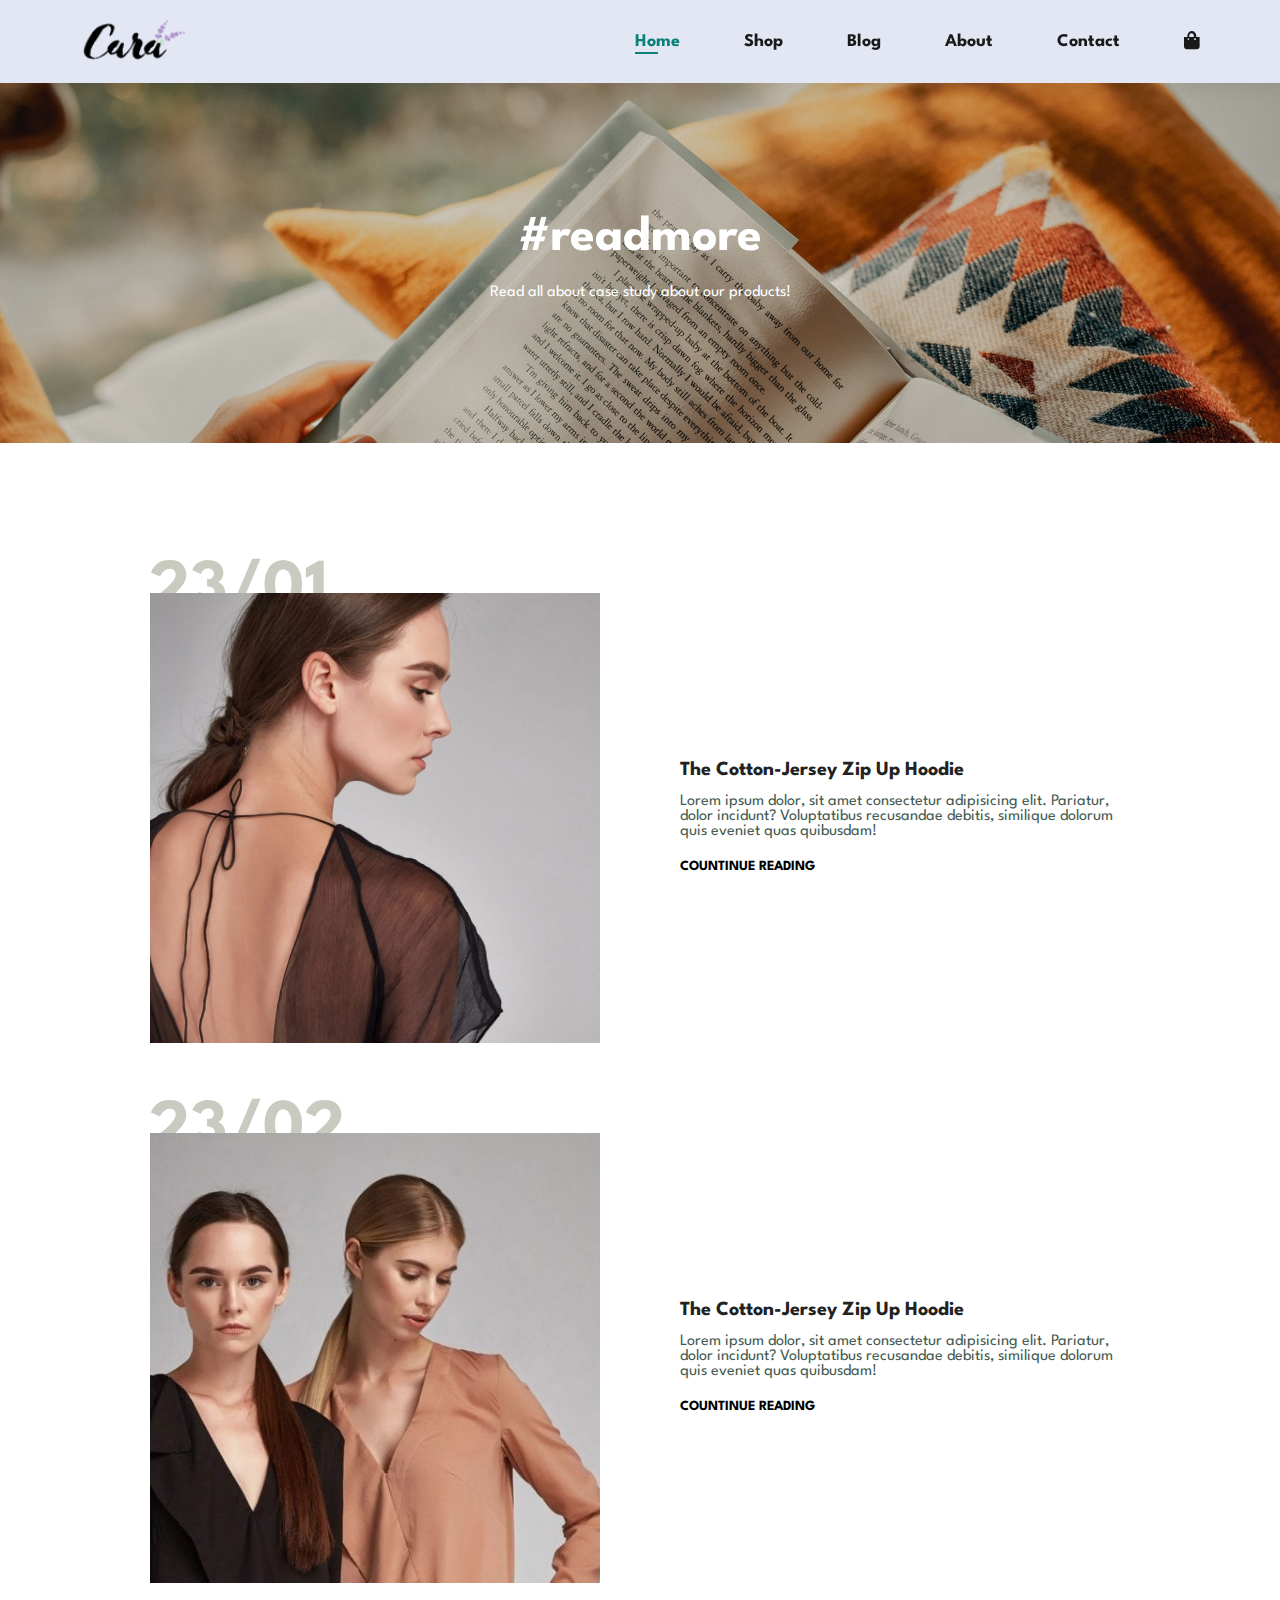
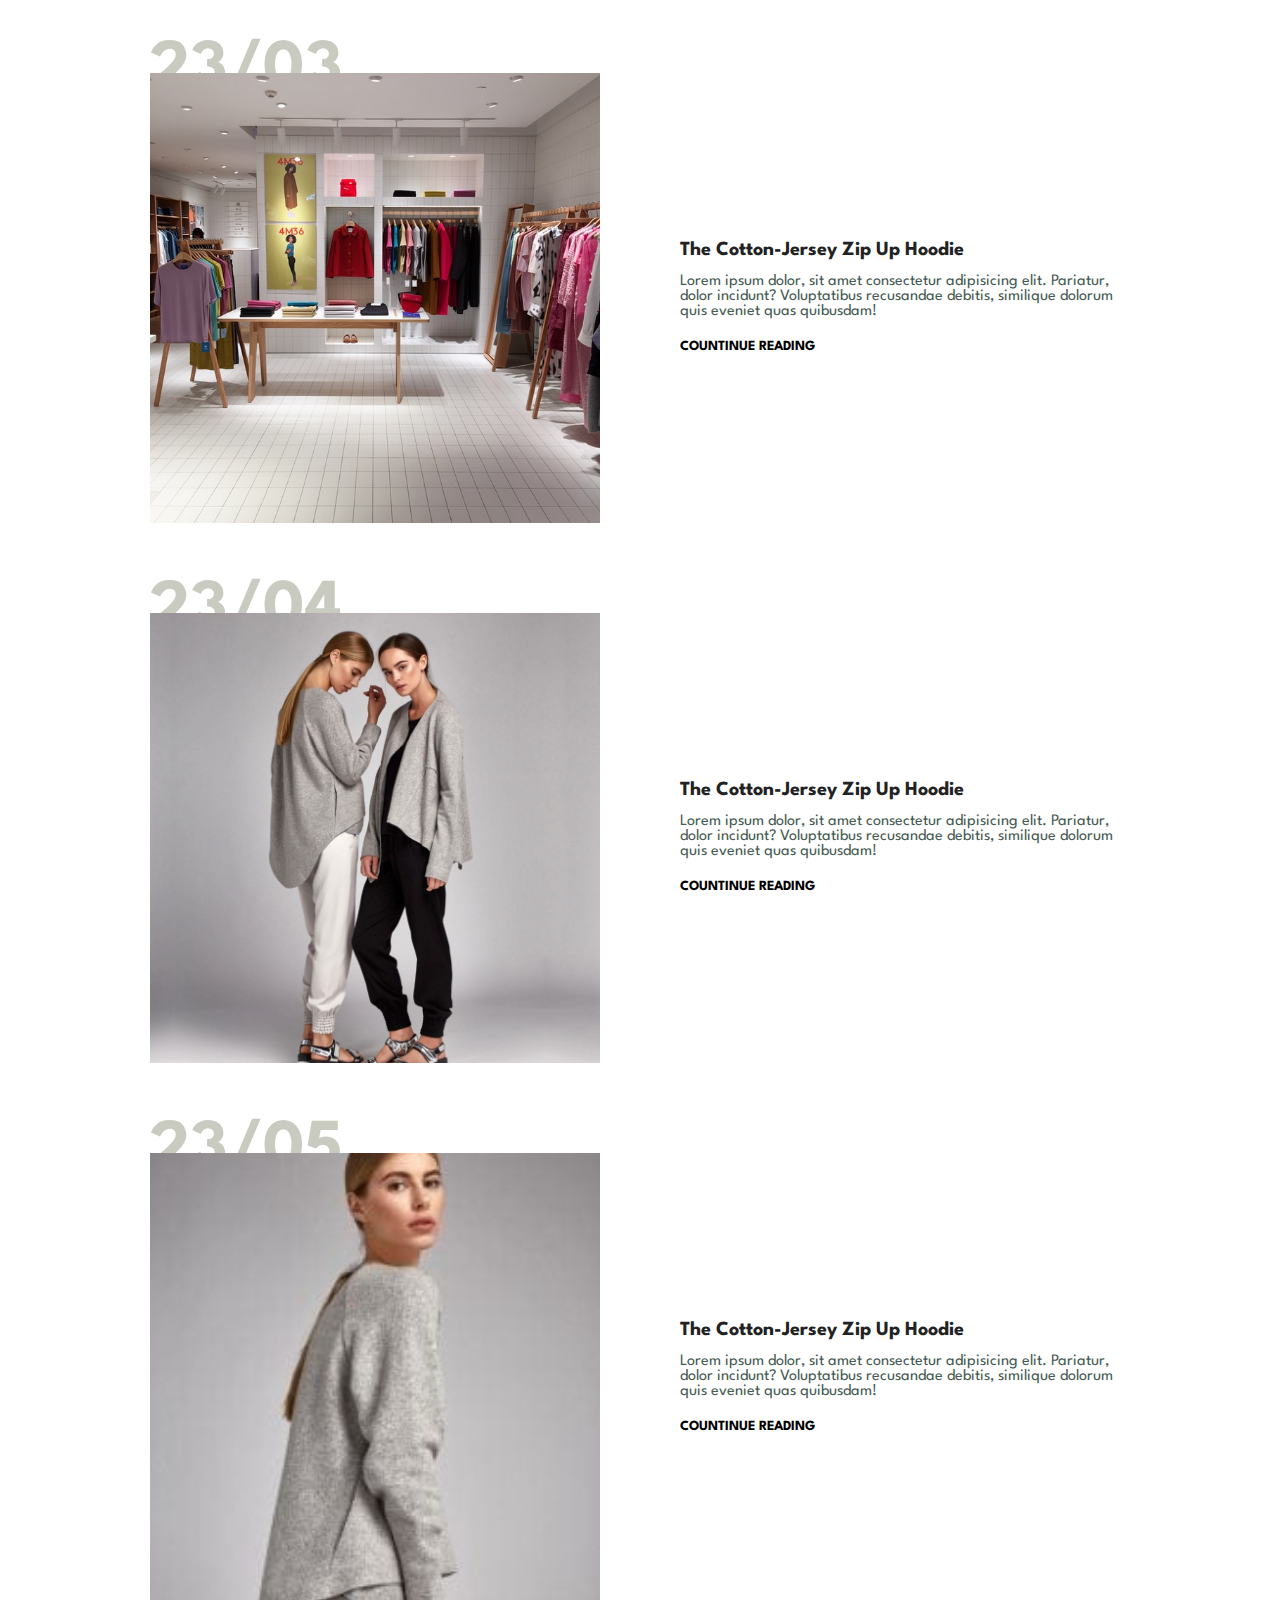
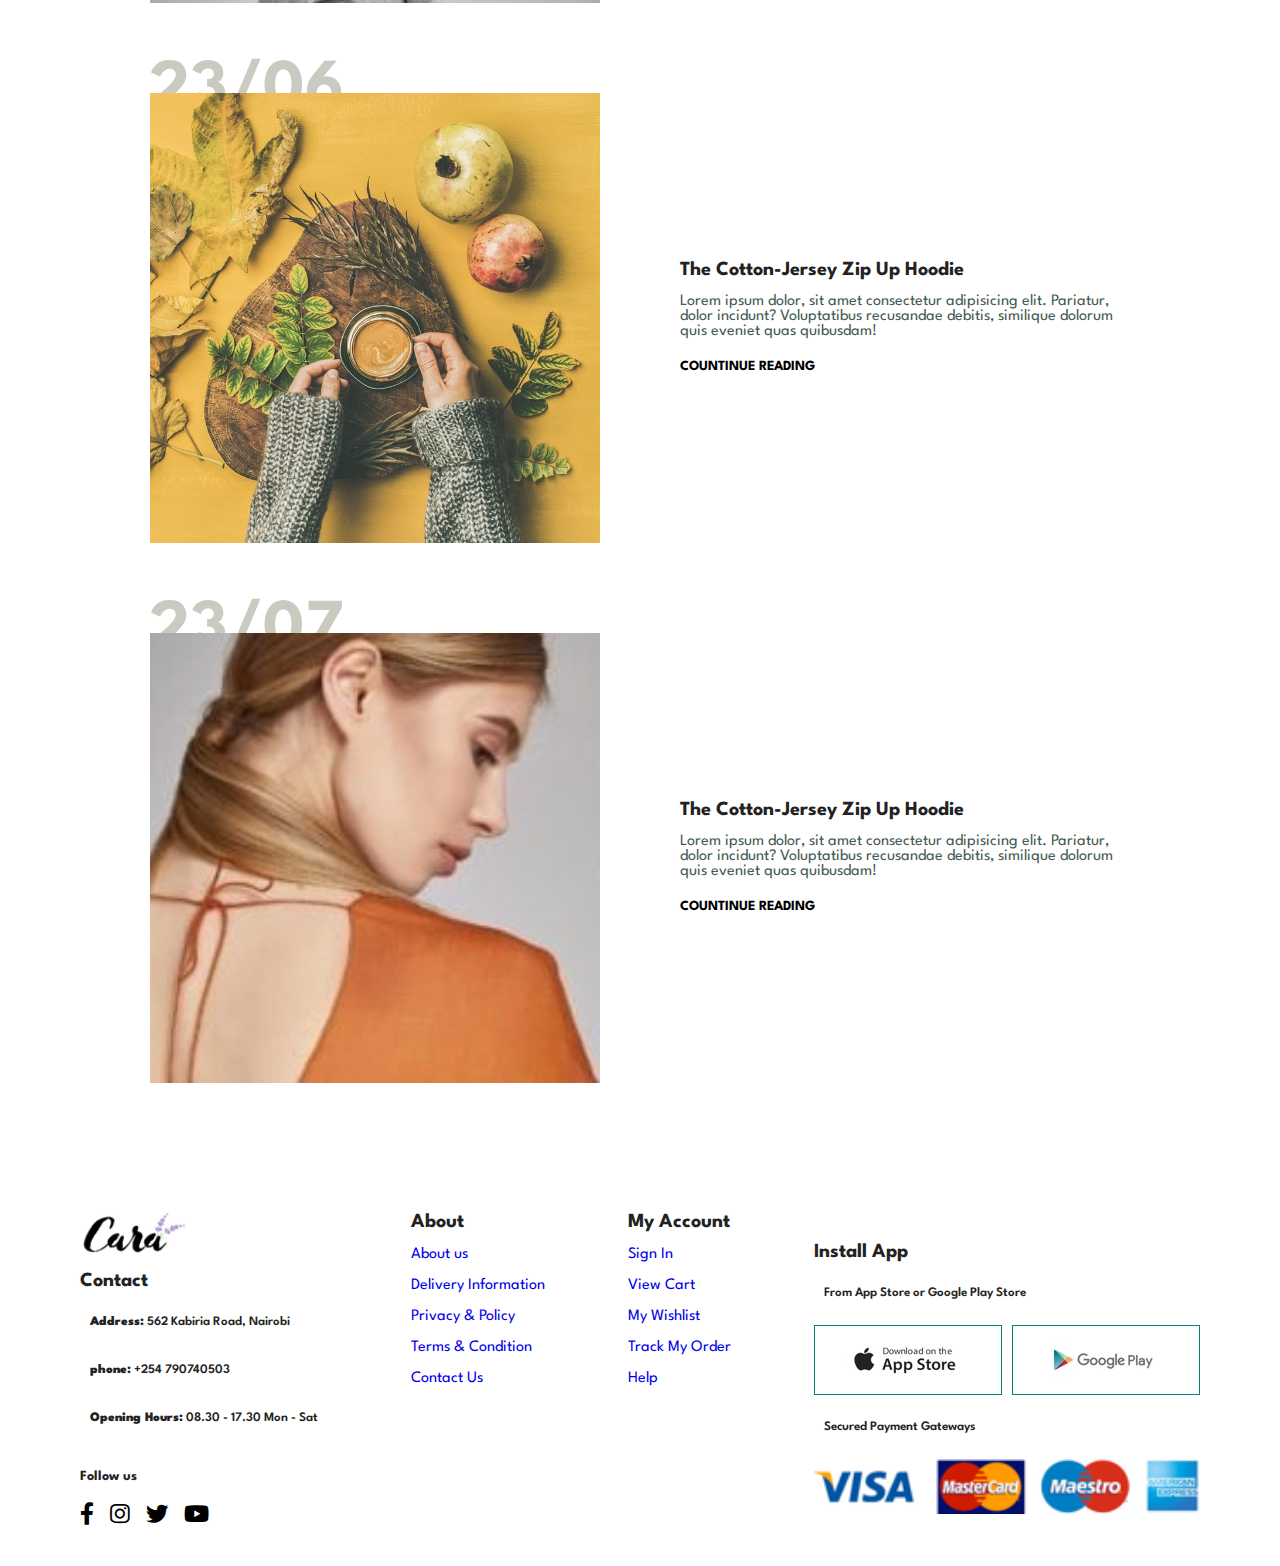
==== commit 50f32f3a: "responsive" ====
--- a/blog.html
+++ b/blog.html
@@ -59,6 +59,18 @@
                 <h2>23/01</h2>
             </article>
 
+            <article class="blog-box">
+                <div class="blog-img">
+                    <img src="./img/blog/b2.jpg" alt="blog-image">
+                </div>
+                <div class="blog-desc">
+                    <h4>The Cotton-Jersey Zip Up Hoodie</h4>
+                    <p>Lorem ipsum dolor, sit amet consectetur adipisicing elit. Pariatur, dolor incidunt? Voluptatibus recusandae debitis, similique dolorum quis eveniet quas quibusdam!</p>
+                    <a href="#">COUNTINUE READING</a>
+                </div>
+                <h2>23/02</h2>
+            </article>
+
 
             <article class="blog-box">
                 <div class="blog-img">
@@ -69,7 +81,7 @@
                     <p>Lorem ipsum dolor, sit amet consectetur adipisicing elit. Pariatur, dolor incidunt? Voluptatibus recusandae debitis, similique dolorum quis eveniet quas quibusdam!</p>
                     <a href="#">COUNTINUE READING</a>
                 </div>
-                <h2>23/02</h2>
+                <h2>23/03</h2>
             </article>
 
             <article class="blog-box">
@@ -81,7 +93,7 @@
                     <p>Lorem ipsum dolor, sit amet consectetur adipisicing elit. Pariatur, dolor incidunt? Voluptatibus recusandae debitis, similique dolorum quis eveniet quas quibusdam!</p>
                     <a href="#">COUNTINUE READING</a>
                 </div>
-                <h2>23/03</h2>
+                <h2>23/04</h2>
             </article>
 
             <article class="blog-box">
@@ -93,7 +105,7 @@
                     <p>Lorem ipsum dolor, sit amet consectetur adipisicing elit. Pariatur, dolor incidunt? Voluptatibus recusandae debitis, similique dolorum quis eveniet quas quibusdam!</p>
                     <a href="#">COUNTINUE READING</a>
                 </div>
-                <h2>23/04</h2>
+                <h2>23/05</h2>
             </article>
 
             <article class="blog-box">
@@ -105,7 +117,7 @@
                     <p>Lorem ipsum dolor, sit amet consectetur adipisicing elit. Pariatur, dolor incidunt? Voluptatibus recusandae debitis, similique dolorum quis eveniet quas quibusdam!</p>
                     <a href="#">COUNTINUE READING</a>
                 </div>
-                <h2>23/05</h2>
+                <h2>23/06</h2>
             </article>
 
             <article class="blog-box">
@@ -117,7 +129,7 @@
                     <p>Lorem ipsum dolor, sit amet consectetur adipisicing elit. Pariatur, dolor incidunt? Voluptatibus recusandae debitis, similique dolorum quis eveniet quas quibusdam!</p>
                     <a href="#">COUNTINUE READING</a>
                 </div>
-                <h2>23/06</h2>
+                <h2>23/07</h2>
             </article>
         </section>
 
--- a/style.css
+++ b/style.css
@@ -205,7 +205,6 @@
 }
 
 .hero-box{
-  width: 180px;
   text-align: center;
   padding: 25px 15px;
   box-shadow: 20px 20px 34px rgba(0, 0, 0, 0.03);
@@ -511,25 +510,45 @@
 
 /* footer */
 
+.footer-logo{
+  width: 150px;
+}
+
 footer{
-  display: grid;
-  grid-template-columns: repeat(4, 1fr);
-  gap: 2rem;
-  margin-top: 4rem;
+  display: flex;
+  flex-wrap: wrap;
+  justify-content: space-between;
+  margin-top: 2rem;
 }
 
 .col{
   display: flex;
   flex-direction: column;
-  gap: 1rem;
-}
-
-.col a{
-  font-size: 1rem;
+  align-items: flex-start;
+  row-gap: 1rem;
+}
+
+.follow h4{
+  font-size: 14px;
+  padding-bottom: 20px;
+}
+
+footer p{
+  font-size: 13px;
+  margin: 0px 0px 8px 0px;
   font-weight: 600;
-  color: #1a1a1a;
-  transition: all .4s ease;
-}
+}
+
+footer p{
+  font-size: 13px;
+  margin: 10px;
+  color: #222;
+}
+
+footer .follow{
+  margin-top: 20px;
+}
+
 
 .col a:hover{
   color: #088178;
@@ -538,7 +557,7 @@
 
 
 .icons{
-  margin-top: 1rem;
+  margin-top: 10px 0 10px 0;
 }
 
 .icons i{
@@ -552,17 +571,25 @@
   transform: scale(1.3);
 }
 
+.install h4{
+  padding: 30px 0 0 0;
+}
+
+.row img{
+  cursor: pointer;
+  padding: 10px 8px;
+  border: 1px solid #088178;
+}
+
+
 .install .row{
   display: flex;
   gap: .6rem;
 }
 
-.row img{
-  border: 1px solid #088178;
-  padding: 10px 8px;
+.install img{
   cursor: pointer;
-}
-
+}  
 
 /*==========  shop  ========== */
 
@@ -700,7 +727,7 @@
 .blog-box{
   display: grid;
   align-items: center;
-  grid-template-columns: 40% 45%;
+  grid-template-columns: 1fr 1fr;
   gap: 5rem;
   margin-bottom: 90px;
   position: relative;
@@ -731,6 +758,192 @@
   color: #c9cbc0;
   z-index: -10;
 }
+
+
+/*==========  about  ========== */
+
+.about-banner{
+  width: 100%;
+  height: 40vh;
+  background: url(./img/about/banner.png);
+  display: flex;
+  flex-direction: column;
+  padding: 14px;
+  align-items: center;
+  justify-content: center;
+  background-size: cover;
+}
+
+.about-banner h1,
+.about-banner p{
+  color: #fff;
+}
+
+.about-head{
+  display: grid;
+  grid-template-columns: 1fr 1fr;
+  gap: 5rem;
+  align-items: center;
+}
+
+.download-app {
+  text-align: center;
+
+}
+
+.download-app .vedio{
+  width: 70%;
+  height: 100%;
+  margin: 30px auto 0 auto;
+}
+
+.download-app .vedio video{
+  width: 100%;
+  height: 100%;
+  border-radius: 20px;
+}
+
+/*==========  contact  ========== */
+
+.contact-banner{
+  width: 100%;
+  height: 40vh;
+  background: url(./img/about/banner.png);
+  display: flex;
+  flex-direction: column;
+  padding: 14px;
+  align-items: center;
+  justify-content: center;
+  background-size: cover;
+}
+
+.contact-banner h1,
+.contact-banner p{
+  color: #fff;
+}
+
+.contact-detail{
+  display: grid;
+  grid-template-columns: 1fr 1fr;
+  gap: 4rem;
+}
+
+.detail-left h2{
+  font-size: 26px;
+  padding: 20px 0 20px 0;
+  line-height: 35px;
+}
+
+.detail-left h3{
+  font-size: 16px;
+  padding-bottom: 15px;
+}
+
+.detail-left li{
+  display: flex;
+  padding: 10px 0;
+}
+
+.detail-left li i{
+  font-size: 14px;
+  font-weight: 700;
+  padding-right: 22px;
+}
+
+.detail-left li p{
+  margin: 0;
+  font-size: 14px;
+}
+
+/* form-box */
+.form-box{
+  display: flex;
+  flex-direction: column;
+  align-items: center;
+  justify-content: center;
+}
+
+.form-box h1{
+  font-size: 30px;
+  margin-bottom: 60px;
+  color: #088178;
+  position: relative;
+}
+
+.form-box h1::after{
+  content: "";
+  position: absolute;
+  width: 30px;
+  height: 4px;
+  bottom: 6px;
+  left: 50%;
+  transform: translate(-50%);
+  background: #088178;
+  border-radius: 3px;
+}
+
+.input-field{
+  background: #eaeaea;
+  max-width: 440px;
+  margin: 15px 0;
+  display: flex;
+  align-items: center;
+  border-radius: 3px;
+  max-height: 65px;
+  transition: max-height .5s;
+  overflow: hidden;
+}
+
+.input-field input{
+  width: 100%;
+  background: transparent;
+  padding: 18px 15px;
+}
+
+.input-field i{
+  margin-left: 15px;
+  color: #9999;
+}
+
+form p{
+  text-align: center;
+  font-size: 13px;
+}
+
+form p a{
+  color: #3c00a0;
+}
+
+.field{
+  background: #088178;
+  cursor: pointer;
+  padding: 15px 30px;
+  border-radius: 20px;
+  font-size: 16px;
+  color: #fff;
+  font-weight: 600;
+  transition: all .4s ease;
+}
+
+.field.disable{
+  color: #000;
+  border: 1px solid #088178;
+  background: transparent;
+}
+
+.field:hover{
+  color: #000;
+  border: 1px solid #088178;
+  background: transparent;
+}
+
+.field.field.disable:hover{
+  background: #088178;
+  color: #fff;
+}
+
+
+
 
 /* responsives in tablet */
 
@@ -790,7 +1003,12 @@
     display: flex;
   }
 
+  .mobile{
+    cursor: pointer;
+  }
+
   .close{
+    cursor: pointer;
     position: absolute;
     right: 30px;
     top: 30px;
@@ -811,114 +1029,68 @@
   .hero{
     grid-template-columns: repeat(3, 1fr);
     gap: 1rem;
-    align-items: center;
-    justify-content: center;
   }
 
   .feature-container{
     grid-template-columns: repeat(2, 1fr);
     gap: 1rem;
   }
-/* banner  */
-  .banner-home{
-    height: 20%;
-    padding: 20px;
-    width: 100%;
-  }
-
-  .banner-box{
-    display: flex;
-    flex-direction: column;
-    gap: 1rem;
-  }
-
-  .small-banner{
-    background-position: right 25%;
-    background-size: cover;
-  }
-
-  /* container boxes */
-
-  .container-boxes{
-    grid-template-columns: repeat(2, 1fr);
-  }
-
-  /* newsletter */
-  .newsletter{
-    height: 35vh;
-    padding: 2rem;
-  }
+
+  /* newletter */
+
   .newsletter .news{
     display: flex;
     flex-direction: column;
-  }
-
-  /* footer */
-
-  footer{
-    grid-template-columns: repeat(3, 1fr);
-    gap: 3rem;
-  }
-
-  .install{
-    margin-top: 1rem;
-  }
-
-  /* product page */
+    align-items: center;
+  }
+
+  .blog h2{
+    font-size: 40px;
+  }
+  
+}
+
+@media screen and (max-width: 776px){
+  .about-head{
+    display: flex;
+    flex-direction: column;
+  }
+
+  .about-head .about-detail h2{
+    text-align: center;
+  }
 
   .product-detail{
     display: flex;
     flex-direction: column;
-    align-items: center;
-    justify-content: center;
-  }
-
-  /* product detail */
-
-  .product-detail .single-details{
-    width: 100%;
-    padding-top: 10px;
-  }
-
-  .product-detail .single-details h4{
-    padding: 10px;
-  }
-
-  /* blog */
-
-  .blog-box{
-    display: flex;
-    flex-direction: column;
-    align-items: flex-start;
-  }
-
-  .blog-box .blog-img img{
-    height: 30vh;
-    width: fit-content;
-  }
- 
+    gap: 0;
+  }
+
+  .product-detail .single-image{
+    margin-right: 0px;
+  }
+  
 }
 
 
 /* phone responsive */
 
 @media screen and (max-width: 600px){
-
 h1{
-    font-size: 2rem;
+    font-size: 1.6rem;
 }
 h2{
-    font-size: 1.4rem;
+    font-size: 1.2rem;
 }
 h3{
-    font-size: 1.2rem;
+    font-size: 1rem;
 }
 h4{
-    font-size: 1rem;
+    font-size: 0.8rem;
 }
 
 h5{
-  font-size: .8rem;
+  font-size: .6rem;
 }
 
 .section-p1 {
@@ -951,18 +1123,48 @@
   grid-template-columns: repeat(1, 1fr);
 }
 
+.banner-box{
+  display: flex;
+  flex-direction: column;
+}
+
+.newsletter{
+  height: 40vh;
+}
+
+.newsletter .news{
+  display: flex;
+  align-items: center;
+  justify-content: center;
+}
+
+.blog-box{
+ display: flex;
+ flex-direction: column;
+}
+
+.blog-box h2{
+  font-size: 50px;
+  position: absolute;
+  top: -30px;
+  left: 50%;
+  transform: translate(-50%);
+}
+
 footer{
-  grid-template-columns: repeat(1, 1fr);
-  gap: 2rem;
-}
-
-
-.blog-box{
-  align-items: center;
-}
-
-.blog-box h2{
-  font-size: 55px;
+  flex-direction: column;
+}
+
+.col h4{
+  margin-top: 1rem;
+}
+
+.newsletter .form{
+  width: 100%;
+}
+
+.blog h2{
+  font-size: 30px;
 }
 
 }
@@ -970,6 +1172,22 @@
 /* smallest device */
 
 @media screen and (max-width: 477px){
+h1{
+    font-size: 1.4rem;
+}
+h2{
+    font-size: 1rem;
+}
+h3{
+    font-size: .9rem;
+}
+h4{
+    font-size: 0.8rem;
+}
+
+h5{
+  font-size: .6rem;
+}
   .heading{
     padding: 10px 10px;
    }
@@ -983,8 +1201,13 @@
     grid-template-columns: 1fr;
    }
 
-   .blog-box h2{
+   .blog{
+    padding: 100px 20px 0px 20px;
+   }
+
+
+   /* .blog-box h2{
     font-size: 24px;
-  }
-
-}
+  } */
+
+}
